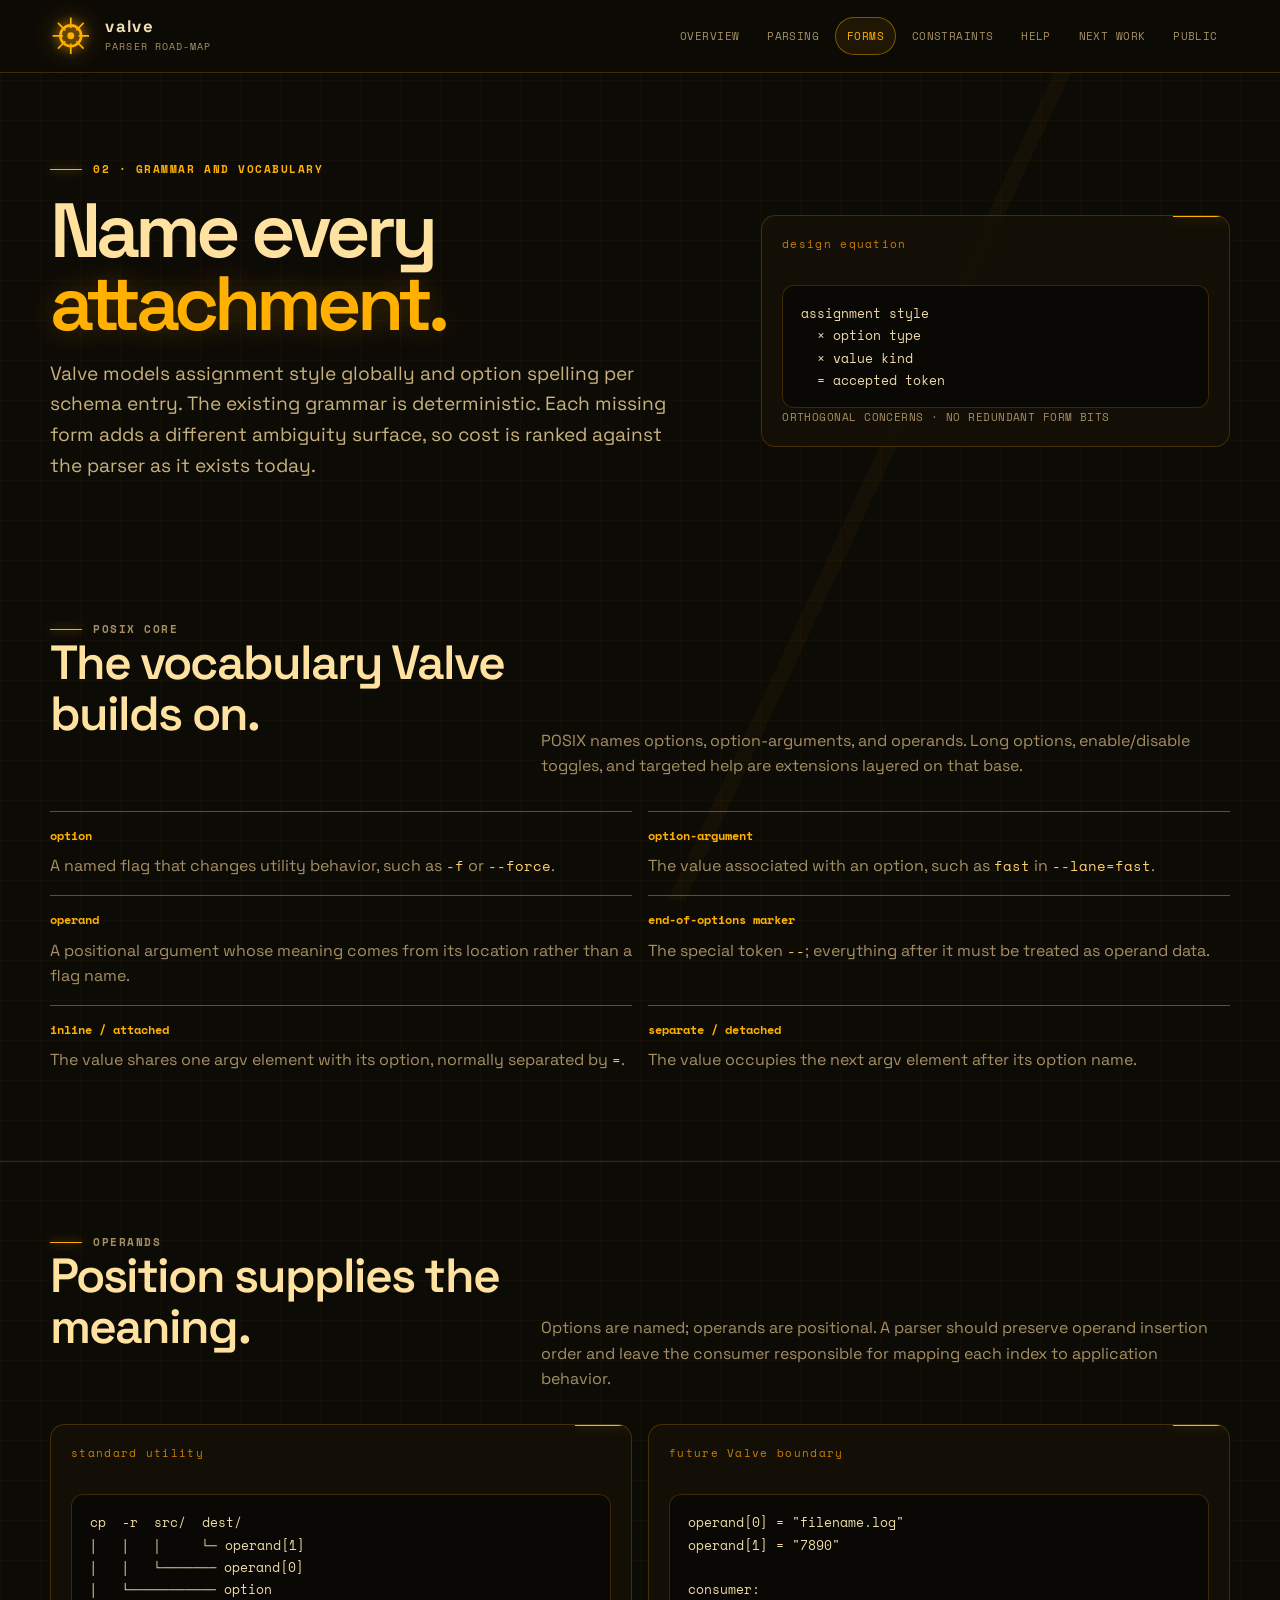
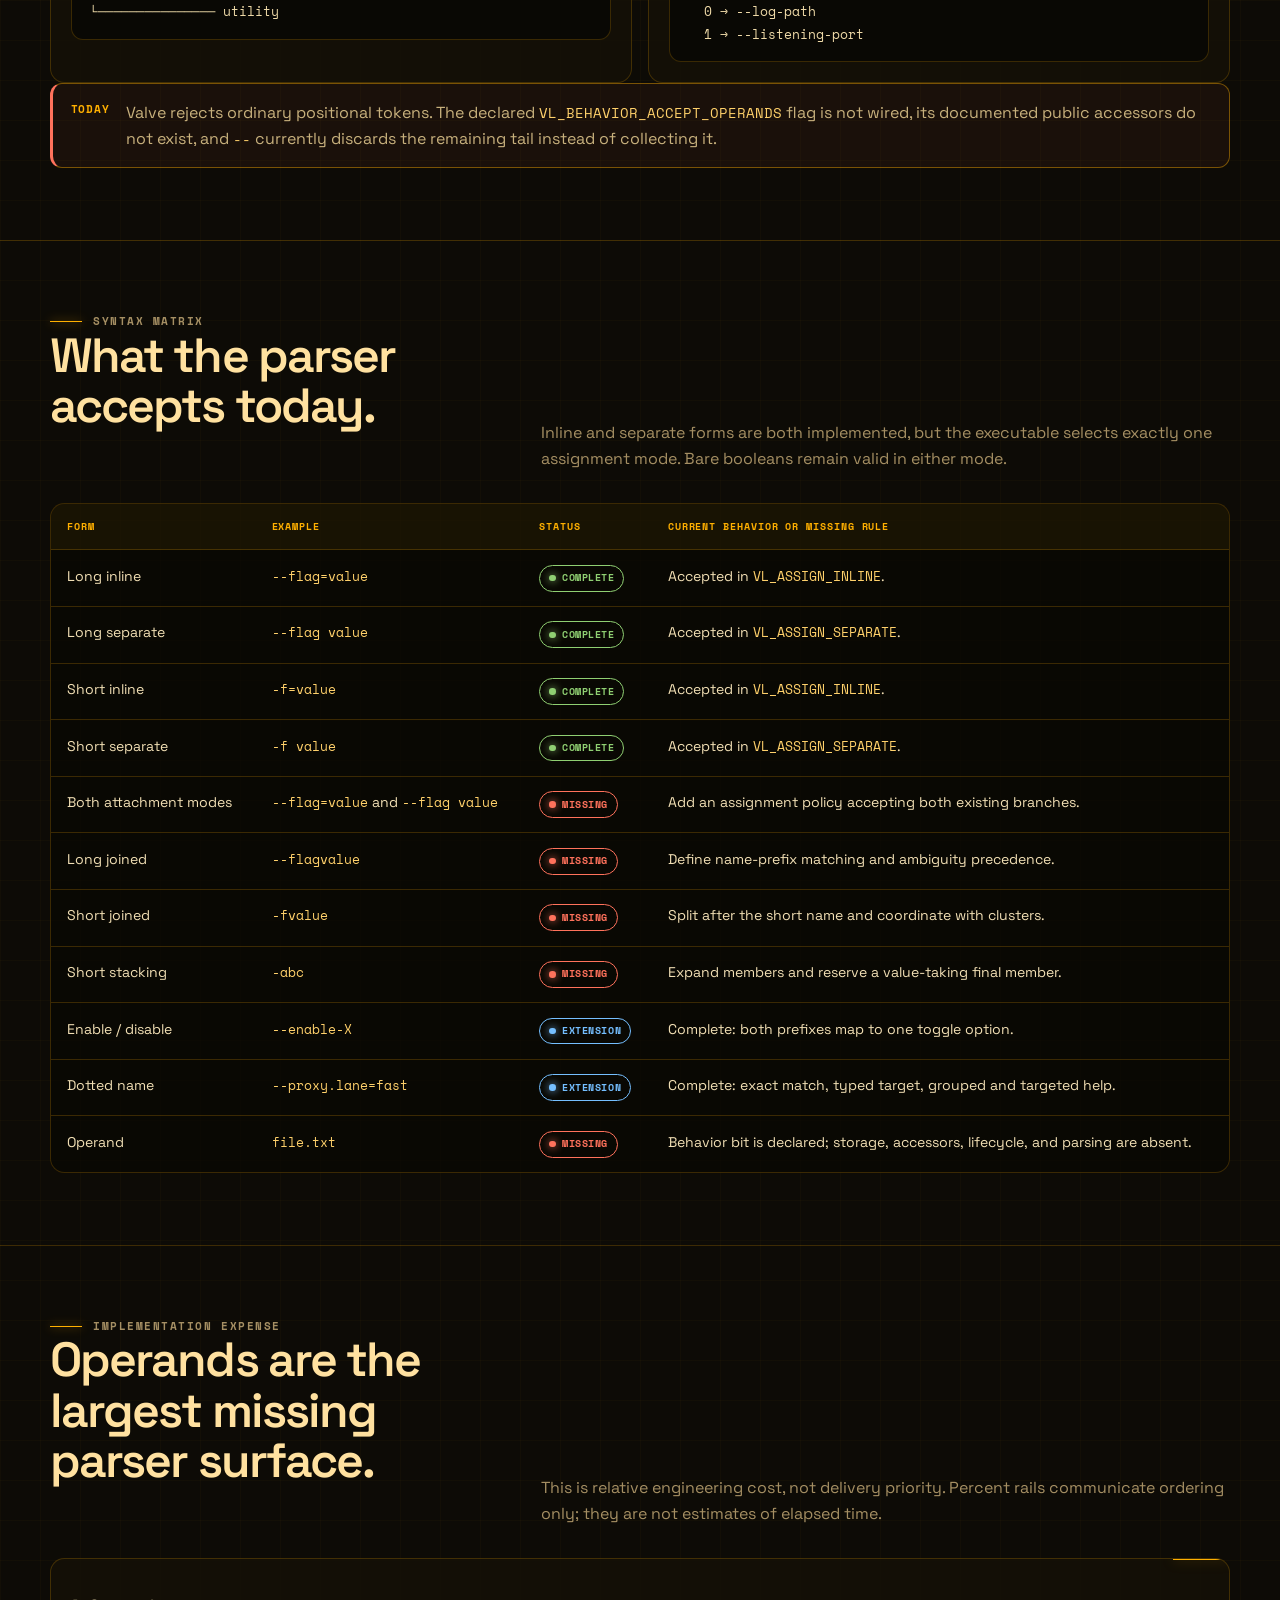
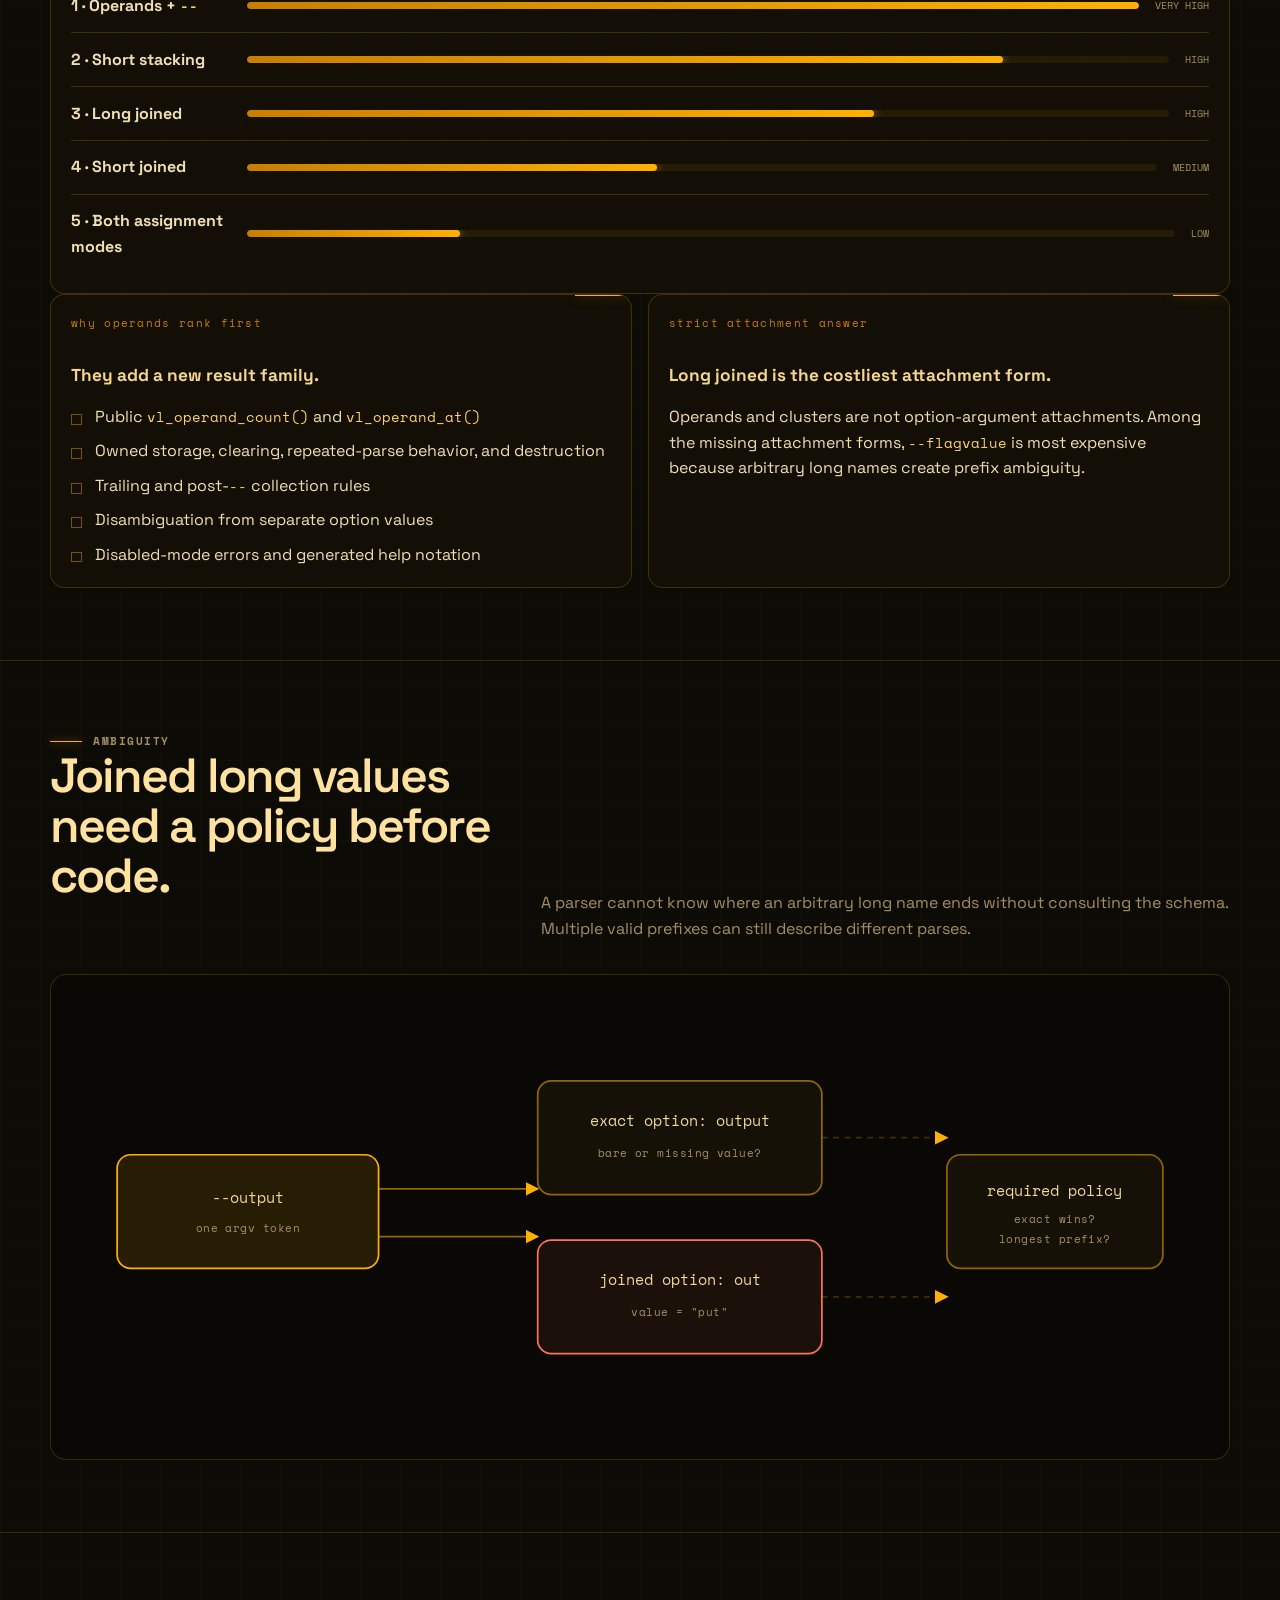
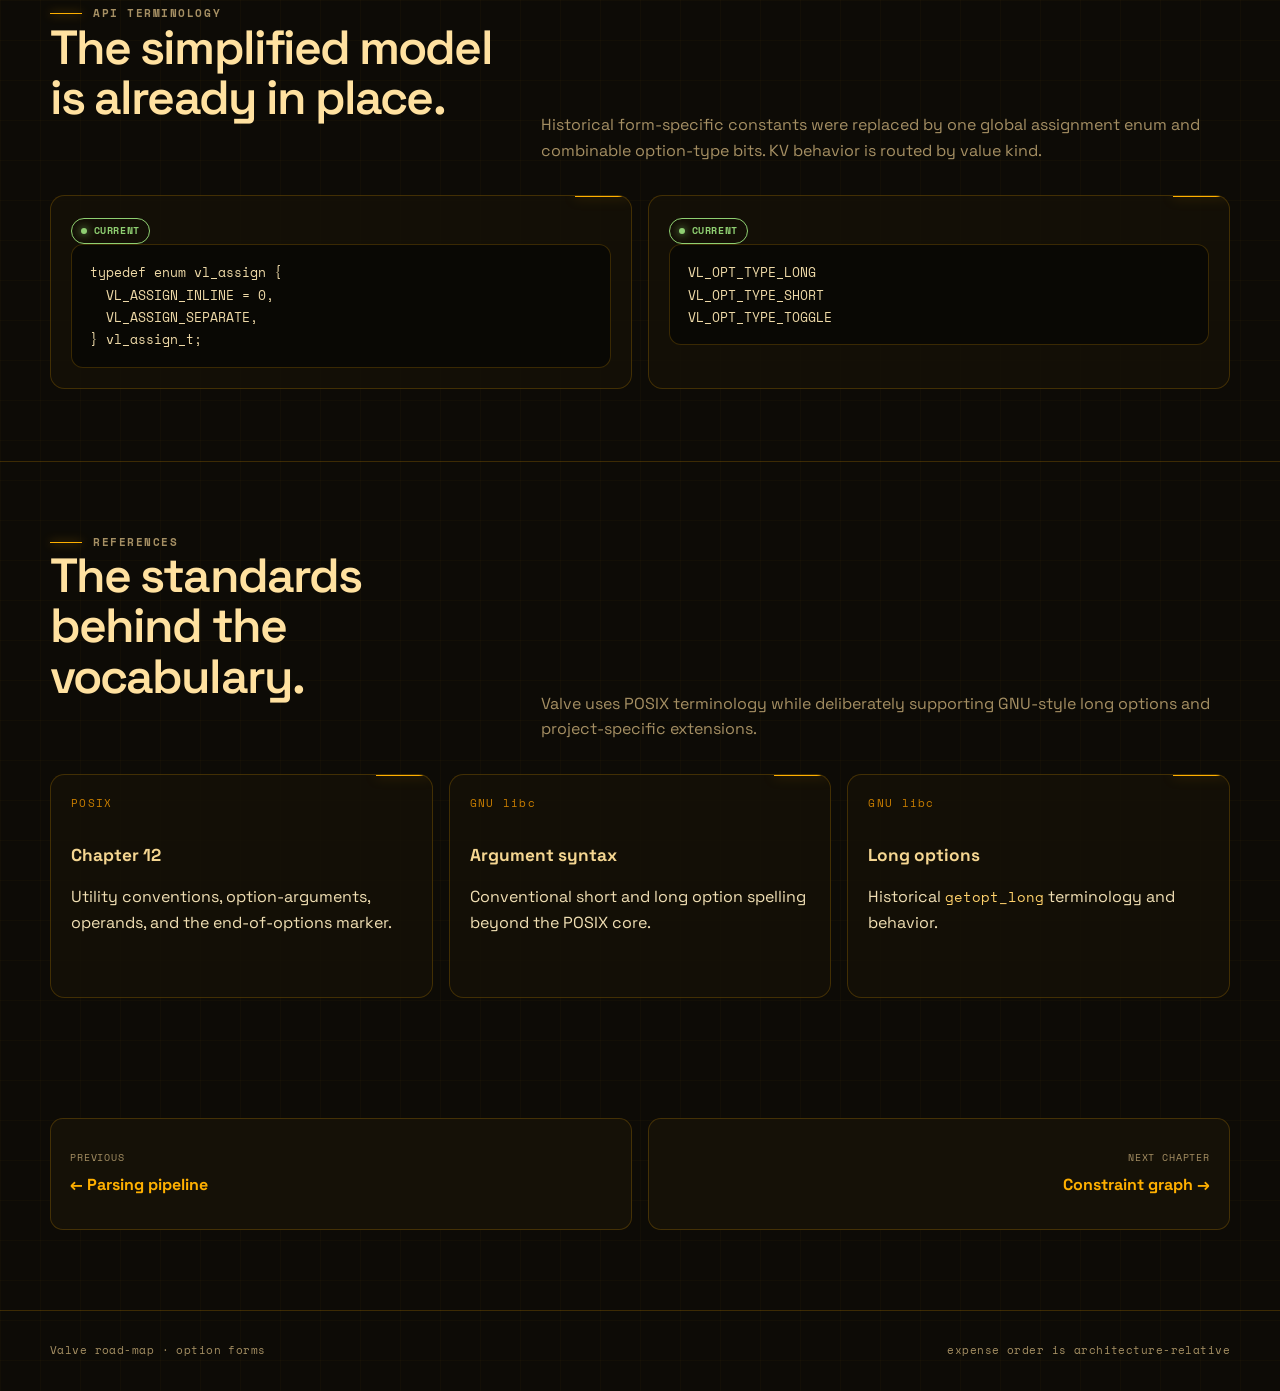
==== .prompt/refs/road-map/forms.html @ 2fba5455 "initial: experimental Valve 1.0.0-000 public baseline" ====
<!doctype html>
<html lang="en">
<head>
  <meta charset="utf-8">
  <meta name="viewport" content="width=device-width, initial-scale=1">
  <meta name="description" content="Valve option syntax, POSIX terminology, implementation status, ambiguity, and cost ranking.">
  <title>Valve road-map — option forms</title>
  <link rel="preconnect" href="https://fonts.googleapis.com">
  <link rel="preconnect" href="https://fonts.gstatic.com" crossorigin>
  <link href="https://fonts.googleapis.com/css2?family=Space+Grotesk:wght@400;600;700&amp;family=Space+Mono:wght@400;700&amp;display=swap" rel="stylesheet">
  <link rel="stylesheet" href="styles.css">
</head>
<body>
  <a class="skip-link" href="#main">Skip to content</a>
  <header class="site-header">
    <div class="shell site-header__inner">
      <a class="brand" href="index.html" aria-label="Valve roadmap home">
        <span class="brand__mark" aria-hidden="true">
          <svg viewBox="0 0 48 48">
            <circle cx="24" cy="24" r="12" fill="none" stroke="currentColor" stroke-width="3"/>
            <circle cx="24" cy="24" r="4" fill="currentColor"/>
            <path d="M24 3v12M24 33v12M3 24h12M33 24h12M9.2 9.2l8.5 8.5M30.3 30.3l8.5 8.5M38.8 9.2l-8.5 8.5M17.7 30.3l-8.5 8.5" stroke="currentColor" stroke-width="2"/>
          </svg>
        </span>
        <span>
          <span class="brand__name">valve</span>
          <span class="brand__meta">parser road-map</span>
        </span>
      </a>
      <button class="nav-toggle" type="button" aria-expanded="false" aria-controls="site-nav">menu</button>
      <nav class="site-nav" id="site-nav" aria-label="Roadmap">
        <a href="index.html">overview</a>
        <a href="parsing.html">parsing</a>
        <a href="forms.html">forms</a>
        <a href="constraints.html">constraints</a>
        <a href="help.html">help</a>
        <a href="roadmap.html">next work</a>
        <a href="public.html">public</a>
      </nav>
    </div>
  </header>

  <main id="main">
    <section class="shell hero hero--compact">
      <div>
        <p class="eyebrow">02 · grammar and vocabulary</p>
        <h1>Name every <em>attachment.</em></h1>
        <p class="lede">
          Valve models assignment style globally and option spelling per schema entry.
          The existing grammar is deterministic. Each missing form adds a different
          ambiguity surface, so cost is ranked against the parser as it exists today.
        </p>
      </div>
      <div class="card">
        <span class="card__index">design equation</span>
        <pre>assignment style
  × option type
  × value kind
  = accepted token</pre>
        <p class="card__meta">orthogonal concerns · no redundant form bits</p>
      </div>
    </section>

    <section class="section">
      <div class="shell">
        <div class="section-heading">
          <div>
            <p class="eyebrow">POSIX core</p>
            <h2>The vocabulary Valve builds on.</h2>
          </div>
          <p>
            POSIX names options, option-arguments, and operands. Long options,
            enable/disable toggles, and targeted help are extensions layered on that
            base.
          </p>
        </div>

        <dl class="term-list">
          <div class="term reveal">
            <dt>option</dt>
            <dd>A named flag that changes utility behavior, such as <code>-f</code> or <code>--force</code>.</dd>
          </div>
          <div class="term reveal">
            <dt>option-argument</dt>
            <dd>The value associated with an option, such as <code>fast</code> in <code>--lane=fast</code>.</dd>
          </div>
          <div class="term reveal">
            <dt>operand</dt>
            <dd>A positional argument whose meaning comes from its location rather than a flag name.</dd>
          </div>
          <div class="term reveal">
            <dt>end-of-options marker</dt>
            <dd>The special token <code>--</code>; everything after it must be treated as operand data.</dd>
          </div>
          <div class="term reveal">
            <dt>inline / attached</dt>
            <dd>The value shares one argv element with its option, normally separated by <code>=</code>.</dd>
          </div>
          <div class="term reveal">
            <dt>separate / detached</dt>
            <dd>The value occupies the next argv element after its option name.</dd>
          </div>
        </dl>
      </div>
    </section>

    <section class="section">
      <div class="shell">
        <div class="section-heading">
          <div>
            <p class="eyebrow">Operands</p>
            <h2>Position supplies the meaning.</h2>
          </div>
          <p>
            Options are named; operands are positional. A parser should preserve
            operand insertion order and leave the consumer responsible for mapping
            each index to application behavior.
          </p>
        </div>

        <div class="grid grid--2">
          <div class="card reveal">
            <span class="card__index">standard utility</span>
            <pre>cp  -r  src/  dest/
│   │   │     └─ operand[1]
│   │   └─────── operand[0]
│   └─────────── option
└─────────────── utility</pre>
          </div>
          <div class="card reveal">
            <span class="card__index">future Valve boundary</span>
            <pre>operand[0] = "filename.log"
operand[1] = "7890"

consumer:
  0 → --log-path
  1 → --listening-port</pre>
          </div>
        </div>

        <div class="callout callout--danger">
          <span class="callout__key">today</span>
          <p>
            Valve rejects ordinary positional tokens. The declared
            <code>VL_BEHAVIOR_ACCEPT_OPERANDS</code> flag is not wired, its documented
            public accessors do not exist, and <code>--</code> currently discards the
            remaining tail instead of collecting it.
          </p>
        </div>
      </div>
    </section>

    <section class="section">
      <div class="shell">
        <div class="section-heading">
          <div>
            <p class="eyebrow">Syntax matrix</p>
            <h2>What the parser accepts today.</h2>
          </div>
          <p>
            Inline and separate forms are both implemented, but the executable selects
            exactly one assignment mode. Bare booleans remain valid in either mode.
          </p>
        </div>

        <div class="table-wrap reveal">
          <table>
            <thead>
              <tr>
                <th>Form</th>
                <th>Example</th>
                <th>Status</th>
                <th>Current behavior or missing rule</th>
              </tr>
            </thead>
            <tbody>
              <tr>
                <td>Long inline</td>
                <td><code>--flag=value</code></td>
                <td><span class="status status--complete">complete</span></td>
                <td>Accepted in <code>VL_ASSIGN_INLINE</code>.</td>
              </tr>
              <tr>
                <td>Long separate</td>
                <td><code>--flag value</code></td>
                <td><span class="status status--complete">complete</span></td>
                <td>Accepted in <code>VL_ASSIGN_SEPARATE</code>.</td>
              </tr>
              <tr>
                <td>Short inline</td>
                <td><code>-f=value</code></td>
                <td><span class="status status--complete">complete</span></td>
                <td>Accepted in <code>VL_ASSIGN_INLINE</code>.</td>
              </tr>
              <tr>
                <td>Short separate</td>
                <td><code>-f value</code></td>
                <td><span class="status status--complete">complete</span></td>
                <td>Accepted in <code>VL_ASSIGN_SEPARATE</code>.</td>
              </tr>
              <tr>
                <td>Both attachment modes</td>
                <td><code>--flag=value</code> and <code>--flag value</code></td>
                <td><span class="status status--missing">missing</span></td>
                <td>Add an assignment policy accepting both existing branches.</td>
              </tr>
              <tr>
                <td>Long joined</td>
                <td><code>--flagvalue</code></td>
                <td><span class="status status--missing">missing</span></td>
                <td>Define name-prefix matching and ambiguity precedence.</td>
              </tr>
              <tr>
                <td>Short joined</td>
                <td><code>-fvalue</code></td>
                <td><span class="status status--missing">missing</span></td>
                <td>Split after the short name and coordinate with clusters.</td>
              </tr>
              <tr>
                <td>Short stacking</td>
                <td><code>-abc</code></td>
                <td><span class="status status--missing">missing</span></td>
                <td>Expand members and reserve a value-taking final member.</td>
              </tr>
              <tr>
                <td>Enable / disable</td>
                <td><code>--enable-X</code></td>
                <td><span class="status status--custom">extension</span></td>
                <td>Complete: both prefixes map to one toggle option.</td>
              </tr>
              <tr>
                <td>Dotted name</td>
                <td><code>--proxy.lane=fast</code></td>
                <td><span class="status status--custom">extension</span></td>
                <td>Complete: exact match, typed target, grouped and targeted help.</td>
              </tr>
              <tr>
                <td>Operand</td>
                <td><code>file.txt</code></td>
                <td><span class="status status--missing">missing</span></td>
                <td>Behavior bit is declared; storage, accessors, lifecycle, and parsing are absent.</td>
              </tr>
            </tbody>
          </table>
        </div>
      </div>
    </section>

    <section class="section">
      <div class="shell">
        <div class="section-heading">
          <div>
            <p class="eyebrow">Implementation expense</p>
            <h2>Operands are the largest missing parser surface.</h2>
          </div>
          <p>
            This is relative engineering cost, not delivery priority. Percent rails
            communicate ordering only; they are not estimates of elapsed time.
          </p>
        </div>

        <div class="card reveal">
          <div class="expense">
            <strong>1 · Operands + <code>--</code></strong>
            <span class="expense__rail"><span class="expense__fill" style="--expense:100%"></span></span>
            <span class="expense__value">very high</span>
          </div>
          <div class="expense">
            <strong>2 · Short stacking</strong>
            <span class="expense__rail"><span class="expense__fill" style="--expense:82%"></span></span>
            <span class="expense__value">high</span>
          </div>
          <div class="expense">
            <strong>3 · Long joined</strong>
            <span class="expense__rail"><span class="expense__fill" style="--expense:68%"></span></span>
            <span class="expense__value">high</span>
          </div>
          <div class="expense">
            <strong>4 · Short joined</strong>
            <span class="expense__rail"><span class="expense__fill" style="--expense:45%"></span></span>
            <span class="expense__value">medium</span>
          </div>
          <div class="expense">
            <strong>5 · Both assignment modes</strong>
            <span class="expense__rail"><span class="expense__fill" style="--expense:23%"></span></span>
            <span class="expense__value">low</span>
          </div>
        </div>

        <div class="grid grid--2">
          <div class="card reveal">
            <span class="card__index">why operands rank first</span>
            <h3>They add a new result family.</h3>
            <ul class="checklist">
              <li>Public <code>vl_operand_count()</code> and <code>vl_operand_at()</code></li>
              <li>Owned storage, clearing, repeated-parse behavior, and destruction</li>
              <li>Trailing and post-<code>--</code> collection rules</li>
              <li>Disambiguation from separate option values</li>
              <li>Disabled-mode errors and generated help notation</li>
            </ul>
          </div>
          <div class="card reveal">
            <span class="card__index">strict attachment answer</span>
            <h3>Long joined is the costliest attachment form.</h3>
            <p>
              Operands and clusters are not option-argument attachments. Among the
              missing attachment forms, <code>--flagvalue</code> is most expensive
              because arbitrary long names create prefix ambiguity.
            </p>
          </div>
        </div>
      </div>
    </section>

    <section class="section">
      <div class="shell">
        <div class="section-heading">
          <div>
            <p class="eyebrow">Ambiguity</p>
            <h2>Joined long values need a policy before code.</h2>
          </div>
          <p>
            A parser cannot know where an arbitrary long name ends without consulting
            the schema. Multiple valid prefixes can still describe different parses.
          </p>
        </div>

        <div class="diagram reveal">
          <svg viewBox="0 0 980 370" role="img" aria-labelledby="ambiguity-title ambiguity-desc">
            <title id="ambiguity-title">Long joined option ambiguity</title>
            <desc id="ambiguity-desc">The token --output can exactly match an output option or be split as out plus put, depending on schema policy.</desc>
            <defs>
              <marker id="ambiguity-arrow" markerWidth="8" markerHeight="8" refX="7" refY="4" orient="auto">
                <path d="M0 0L8 4L0 8Z" fill="#ffb000"/>
              </marker>
            </defs>
            <rect class="node node--active" x="30" y="130" width="230" height="100" rx="12"/>
            <text class="label" x="145" y="172" text-anchor="middle">--output</text>
            <text class="label label--small" x="145" y="198" text-anchor="middle">one argv token</text>

            <path class="wire" marker-end="url(#ambiguity-arrow)" d="M260 160H400"/>
            <path class="wire" marker-end="url(#ambiguity-arrow)" d="M260 202H400"/>

            <rect class="node" x="400" y="65" width="250" height="100" rx="12"/>
            <text class="label" x="525" y="105" text-anchor="middle">exact option: output</text>
            <text class="label label--small" x="525" y="132" text-anchor="middle">bare or missing value?</text>

            <rect class="node node--missing" x="400" y="205" width="250" height="100" rx="12"/>
            <text class="label" x="525" y="245" text-anchor="middle">joined option: out</text>
            <text class="label label--small" x="525" y="272" text-anchor="middle">value = "put"</text>

            <path class="wire wire--muted" marker-end="url(#ambiguity-arrow)" d="M650 115H760"/>
            <path class="wire wire--muted" marker-end="url(#ambiguity-arrow)" d="M650 255H760"/>

            <rect class="node" x="760" y="130" width="190" height="100" rx="12"/>
            <text class="label" x="855" y="166" text-anchor="middle">required policy</text>
            <text class="label label--small" x="855" y="190" text-anchor="middle">exact wins?</text>
            <text class="label label--small" x="855" y="208" text-anchor="middle">longest prefix?</text>
          </svg>
        </div>
      </div>
    </section>

    <section class="section">
      <div class="shell">
        <div class="section-heading">
          <div>
            <p class="eyebrow">API terminology</p>
            <h2>The simplified model is already in place.</h2>
          </div>
          <p>
            Historical form-specific constants were replaced by one global assignment
            enum and combinable option-type bits. KV behavior is routed by value kind.
          </p>
        </div>

        <div class="grid grid--2">
          <div class="card reveal">
            <span class="status status--complete">current</span>
            <pre>typedef enum vl_assign {
  VL_ASSIGN_INLINE = 0,
  VL_ASSIGN_SEPARATE,
} vl_assign_t;</pre>
          </div>
          <div class="card reveal">
            <span class="status status--complete">current</span>
            <pre>VL_OPT_TYPE_LONG
VL_OPT_TYPE_SHORT
VL_OPT_TYPE_TOGGLE</pre>
          </div>
        </div>
      </div>
    </section>

    <section class="section">
      <div class="shell">
        <div class="section-heading">
          <div>
            <p class="eyebrow">References</p>
            <h2>The standards behind the vocabulary.</h2>
          </div>
          <p>
            Valve uses POSIX terminology while deliberately supporting GNU-style long
            options and project-specific extensions.
          </p>
        </div>

        <div class="grid grid--3">
          <a class="card card--link reveal" href="https://pubs.opengroup.org/onlinepubs/9699919799/basedefs/V1_chap12.html">
            <span class="card__index">POSIX</span>
            <h3>Chapter 12</h3>
            <p>Utility conventions, option-arguments, operands, and the end-of-options marker.</p>
          </a>
          <a class="card card--link reveal" href="https://www.gnu.org/software/libc/manual/html_node/Argument-Syntax.html">
            <span class="card__index">GNU libc</span>
            <h3>Argument syntax</h3>
            <p>Conventional short and long option spelling beyond the POSIX core.</p>
          </a>
          <a class="card card--link reveal" href="https://ftp.gnu.org/old-gnu/Manuals/glibc-2.2.5/html_node/Getopt-Long-Options.html">
            <span class="card__index">GNU libc</span>
            <h3>Long options</h3>
            <p>Historical <code>getopt_long</code> terminology and behavior.</p>
          </a>
        </div>
      </div>
    </section>

    <div class="shell pager">
      <a href="parsing.html">
        <small>previous</small>
        <strong>← Parsing pipeline</strong>
      </a>
      <a href="constraints.html">
        <small>next chapter</small>
        <strong>Constraint graph →</strong>
      </a>
    </div>
  </main>

  <footer class="site-footer">
    <div class="shell site-footer__inner">
      <span>Valve road-map · option forms</span>
      <span>expense order is architecture-relative</span>
    </div>
  </footer>
  <script src="site.js"></script>
</body>
</html>
---- .prompt/refs/road-map/styles.css ----
:root {
  --bg: #0d0b06;
  --surface: #151107;
  --surface-strong: #1d1608;
  --ink: #ffb000;
  --ink-rgb: 255, 176, 0;
  --accent: #c97e00;
  --text: #f1dfb4;
  --muted: #a58f63;
  --line: rgba(var(--ink-rgb), .2);
  --line-strong: rgba(var(--ink-rgb), .42);
  --good: #8fcf72;
  --warn: #ffc857;
  --bad: #ff725c;
  --info: #75bfff;
  --shadow: 0 28px 80px rgba(0, 0, 0, .34);
  --display: "Space Grotesk", -apple-system, BlinkMacSystemFont, "Segoe UI", sans-serif;
  --mono: "Space Mono", "SFMono-Regular", Consolas, monospace;
  color-scheme: dark;
}

* {
  box-sizing: border-box;
}

html {
  scroll-behavior: smooth;
}

body {
  min-height: 100vh;
  margin: 0;
  background:
    radial-gradient(circle at 74% -10%, rgba(var(--ink-rgb), .12), transparent 32rem),
    linear-gradient(rgba(var(--ink-rgb), .025) 1px, transparent 1px),
    linear-gradient(90deg, rgba(var(--ink-rgb), .025) 1px, transparent 1px),
    var(--bg);
  background-size: auto, 40px 40px, 40px 40px, auto;
  color: var(--text);
  font-family: var(--display);
  line-height: 1.6;
}

body::before {
  position: fixed;
  inset: 0;
  z-index: -1;
  background: linear-gradient(115deg, transparent 0 64%, rgba(var(--ink-rgb), .035) 64% 65%, transparent 65%);
  content: "";
  pointer-events: none;
}

a {
  color: var(--ink);
  text-underline-offset: .2em;
}

a:hover {
  color: #ffd06a;
}

button,
a {
  -webkit-tap-highlight-color: transparent;
}

code,
pre,
.mono {
  font-family: var(--mono);
}

code {
  color: #ffd16b;
  font-size: .9em;
}

pre {
  overflow-x: auto;
  margin: 0;
  padding: 1rem 1.1rem;
  border: 1px solid var(--line);
  border-radius: .75rem;
  background: #090804;
  color: #efdaa8;
  font-size: .82rem;
  line-height: 1.7;
}

svg {
  display: block;
  max-width: 100%;
}

.skip-link {
  position: fixed;
  top: .75rem;
  left: .75rem;
  z-index: 100;
  padding: .6rem .9rem;
  transform: translateY(-180%);
  border: 1px solid var(--ink);
  background: var(--bg);
  color: var(--ink);
}

.skip-link:focus {
  transform: translateY(0);
}

.shell {
  width: min(1180px, calc(100% - 2rem));
  margin: 0 auto;
}

.site-header {
  position: sticky;
  top: 0;
  z-index: 40;
  border-bottom: 1px solid var(--line);
  background: rgba(13, 11, 6, .88);
  backdrop-filter: blur(18px);
}

.site-header__inner {
  display: flex;
  min-height: 4.5rem;
  align-items: center;
  justify-content: space-between;
  gap: 1.5rem;
}

.brand {
  display: inline-flex;
  align-items: center;
  gap: .85rem;
  color: var(--text);
  text-decoration: none;
}

.brand__mark {
  position: relative;
  width: 2.6rem;
  height: 2.6rem;
  flex: none;
  color: var(--ink);
  filter:
    drop-shadow(0 0 5px rgba(var(--ink-rgb), .75))
    drop-shadow(0 0 14px rgba(var(--ink-rgb), .35));
  animation: signal-glow 2.8s ease-in-out infinite;
}

.brand__mark svg {
  width: 100%;
  height: 100%;
}

.brand__name {
  display: block;
  font-size: 1.05rem;
  font-weight: 700;
  letter-spacing: .08em;
  line-height: 1.1;
}

.brand__meta {
  display: block;
  margin-top: .18rem;
  color: var(--muted);
  font-family: var(--mono);
  font-size: .62rem;
  letter-spacing: .11em;
  text-transform: uppercase;
}

.nav-toggle {
  display: none;
  border: 1px solid var(--line-strong);
  border-radius: 999px;
  background: var(--surface);
  color: var(--ink);
  font: 700 .72rem/1 var(--mono);
  letter-spacing: .08em;
  padding: .72rem .9rem;
  text-transform: uppercase;
}

.site-nav {
  display: flex;
  align-items: center;
  gap: .2rem;
}

.site-nav a {
  border: 1px solid transparent;
  border-radius: 999px;
  color: var(--muted);
  font-family: var(--mono);
  font-size: .7rem;
  letter-spacing: .04em;
  padding: .55rem .7rem;
  text-decoration: none;
  text-transform: uppercase;
}

.site-nav a:hover,
.site-nav a[aria-current="page"] {
  border-color: var(--line-strong);
  background: rgba(var(--ink-rgb), .08);
  color: var(--ink);
}

.hero {
  display: grid;
  grid-template-columns: minmax(0, 1.15fr) minmax(19rem, .85fr);
  gap: clamp(2rem, 6vw, 5rem);
  align-items: center;
  min-height: 38rem;
  padding: 6rem 0 4rem;
}

.hero--compact {
  min-height: auto;
  padding: 5.5rem 0 3rem;
}

.eyebrow {
  display: flex;
  align-items: center;
  gap: .7rem;
  margin: 0 0 1rem;
  color: var(--ink);
  font-family: var(--mono);
  font-size: .68rem;
  font-weight: 700;
  letter-spacing: .14em;
  text-transform: uppercase;
}

.eyebrow::before {
  width: 2rem;
  height: 1px;
  background: var(--ink);
  box-shadow: 0 0 10px rgba(var(--ink-rgb), .8);
  content: "";
}

h1,
h2,
h3,
p {
  margin-top: 0;
}

h1 {
  max-width: 14ch;
  margin-bottom: 1.25rem;
  color: #ffe1a0;
  font-size: clamp(3rem, 7vw, 6.3rem);
  font-weight: 600;
  letter-spacing: -.065em;
  line-height: .94;
}

.hero--compact h1 {
  max-width: 18ch;
  font-size: clamp(2.7rem, 6vw, 5rem);
}

h1 em {
  color: var(--ink);
  font-style: normal;
  text-shadow: 0 0 30px rgba(var(--ink-rgb), .25);
}

h2 {
  color: #ffe1a0;
  font-size: clamp(1.8rem, 4vw, 3rem);
  font-weight: 600;
  letter-spacing: -.04em;
  line-height: 1.05;
}

h3 {
  color: #f5d691;
  font-size: 1.08rem;
  line-height: 1.3;
}

.lede {
  max-width: 65ch;
  color: #c8b17d;
  font-size: clamp(1rem, 2vw, 1.2rem);
}

.hero__actions {
  display: flex;
  flex-wrap: wrap;
  gap: .75rem;
  margin-top: 2rem;
}

.button {
  display: inline-flex;
  min-height: 2.8rem;
  align-items: center;
  justify-content: center;
  border: 1px solid var(--line-strong);
  border-radius: 999px;
  background: var(--surface);
  color: var(--ink);
  font-family: var(--mono);
  font-size: .74rem;
  font-weight: 700;
  letter-spacing: .05em;
  padding: .65rem 1rem;
  text-decoration: none;
  text-transform: uppercase;
}

.button--primary {
  border-color: var(--ink);
  background: var(--ink);
  color: var(--bg);
}

.button:hover {
  background: var(--accent);
  color: var(--bg);
}

.signal-panel {
  position: relative;
  overflow: hidden;
  min-height: 24rem;
  border: 1px solid var(--line-strong);
  border-radius: 1rem;
  background:
    radial-gradient(circle at 50% 45%, rgba(var(--ink-rgb), .13), transparent 44%),
    var(--surface);
  box-shadow: var(--shadow);
}

.signal-panel::before,
.signal-panel::after {
  position: absolute;
  inset: 10%;
  border: 1px solid rgba(var(--ink-rgb), .12);
  border-radius: 50%;
  content: "";
}

.signal-panel::after {
  inset: 23%;
}

.signal-panel__diagram {
  position: absolute;
  inset: 0;
  width: 100%;
  height: 100%;
}

.signal-panel__label {
  position: absolute;
  right: 1rem;
  bottom: 1rem;
  left: 1rem;
  display: flex;
  justify-content: space-between;
  gap: 1rem;
  color: var(--muted);
  font-family: var(--mono);
  font-size: .63rem;
  letter-spacing: .08em;
  text-transform: uppercase;
}

.section {
  padding: 4.5rem 0;
}

.section + .section {
  border-top: 1px solid var(--line);
}

.section-heading {
  display: grid;
  grid-template-columns: minmax(0, .8fr) minmax(18rem, 1.2fr);
  gap: 2rem;
  align-items: end;
  margin-bottom: 2rem;
}

.section-heading p {
  margin-bottom: 0;
  color: var(--muted);
}

.grid {
  display: grid;
  gap: 1rem;
}

.grid--2 {
  grid-template-columns: repeat(2, minmax(0, 1fr));
}

.grid--3 {
  grid-template-columns: repeat(3, minmax(0, 1fr));
}

.grid--4 {
  grid-template-columns: repeat(4, minmax(0, 1fr));
}

.card {
  position: relative;
  overflow: hidden;
  border: 1px solid var(--line);
  border-radius: .9rem;
  background: rgba(21, 17, 7, .83);
  padding: 1.25rem;
}

.card::before {
  position: absolute;
  top: 0;
  right: 0;
  width: 3.5rem;
  height: 1px;
  background: var(--ink);
  box-shadow: 0 0 12px rgba(var(--ink-rgb), .6);
  content: "";
}

.card p:last-child,
.card ul:last-child {
  margin-bottom: 0;
}

.card__index {
  display: block;
  margin-bottom: 2rem;
  color: var(--accent);
  font-family: var(--mono);
  font-size: .68rem;
  letter-spacing: .12em;
}

.card__meta {
  color: var(--muted);
  font-family: var(--mono);
  font-size: .7rem;
  letter-spacing: .04em;
  text-transform: uppercase;
}

.card--link {
  min-height: 14rem;
  color: inherit;
  text-decoration: none;
  transition: border-color .2s ease, transform .2s ease, background .2s ease;
}

.card--link:hover {
  transform: translateY(-3px);
  border-color: var(--ink);
  background: var(--surface-strong);
  color: inherit;
}

.status {
  display: inline-flex;
  align-items: center;
  gap: .4rem;
  border: 1px solid currentColor;
  border-radius: 999px;
  font-family: var(--mono);
  font-size: .62rem;
  font-weight: 700;
  letter-spacing: .06em;
  padding: .28rem .55rem;
  text-transform: uppercase;
}

.status::before {
  width: .4rem;
  height: .4rem;
  border-radius: 50%;
  background: currentColor;
  box-shadow: 0 0 8px currentColor;
  content: "";
}

.status--complete {
  color: var(--good);
}

.status--partial {
  color: var(--warn);
}

.status--missing {
  color: var(--bad);
}

.status--custom {
  color: var(--info);
}

.metric {
  border-left: 1px solid var(--line-strong);
  padding-left: 1rem;
}

.metric__value {
  display: block;
  color: var(--ink);
  font-size: clamp(1.6rem, 4vw, 2.5rem);
  font-weight: 600;
  letter-spacing: -.05em;
  line-height: 1;
}

.metric__label {
  display: block;
  margin-top: .5rem;
  color: var(--muted);
  font-family: var(--mono);
  font-size: .65rem;
  letter-spacing: .08em;
  text-transform: uppercase;
}

.readiness {
  display: grid;
  grid-template-columns: repeat(2, minmax(0, 1fr));
  gap: 1rem;
  margin-top: 1.4rem;
}

.readiness__card {
  border: 1px solid var(--line);
  border-radius: .9rem;
  background: var(--surface);
  padding: 1.1rem 1.15rem;
}

.readiness__card h3 {
  margin: .35rem 0 .85rem;
}

.readiness__note {
  margin: .85rem 0 0;
  color: var(--muted);
  font-size: .84rem;
}

.readiness__rail {
  position: relative;
  height: .55rem;
  overflow: hidden;
  margin-top: 1rem;
  border-radius: 999px;
  background: rgba(var(--ink-rgb), .08);
}

.readiness__fill {
  display: block;
  width: var(--readiness, 0%);
  height: 100%;
  border-radius: inherit;
  background: linear-gradient(90deg, var(--accent), var(--ink));
  box-shadow: 0 0 10px rgba(var(--ink-rgb), .55);
}

.readiness__fill--good {
  background: linear-gradient(90deg, #6aa84f, var(--good));
  box-shadow: 0 0 10px rgba(143, 207, 114, .45);
}

.readiness__marks {
  display: flex;
  justify-content: space-between;
  gap: .5rem;
  margin-top: .55rem;
  color: var(--muted);
  font-family: var(--mono);
  font-size: .62rem;
  letter-spacing: .04em;
  text-transform: uppercase;
}

.readiness__marks .done {
  color: var(--good);
}

@media (max-width: 720px) {
  .readiness {
    grid-template-columns: 1fr;
  }
}

.table-wrap {
  overflow-x: auto;
  border: 1px solid var(--line);
  border-radius: .9rem;
  background: rgba(9, 8, 4, .7);
}

table {
  width: 100%;
  border-collapse: collapse;
  font-size: .88rem;
}

th,
td {
  padding: .9rem 1rem;
  border-bottom: 1px solid var(--line);
  text-align: left;
  vertical-align: top;
}

th {
  background: rgba(var(--ink-rgb), .06);
  color: var(--ink);
  font-family: var(--mono);
  font-size: .64rem;
  letter-spacing: .09em;
  text-transform: uppercase;
}

tr:last-child td {
  border-bottom: 0;
}

tbody tr:hover {
  background: rgba(var(--ink-rgb), .035);
}

.flow {
  display: grid;
  grid-template-columns: repeat(5, minmax(0, 1fr));
  gap: 1.6rem;
  margin: 2rem 0;
}

.flow__step {
  position: relative;
  min-height: 10rem;
  border: 1px solid var(--line);
  border-radius: .8rem;
  background: var(--surface);
  padding: 1rem;
}

.flow__step:not(:last-child)::after {
  position: absolute;
  top: 50%;
  left: calc(100% + .35rem);
  width: .9rem;
  height: 1px;
  background: var(--ink);
  box-shadow: 0 0 8px rgba(var(--ink-rgb), .7);
  content: "";
}

.flow__step strong {
  display: block;
  margin-bottom: .7rem;
  color: #f8d98e;
}

.flow__step p {
  margin: 0;
  color: var(--muted);
  font-size: .84rem;
}

.flow__number {
  display: block;
  margin-bottom: 1.2rem;
  color: var(--ink);
  font-family: var(--mono);
  font-size: .67rem;
}

.diagram {
  overflow: hidden;
  border: 1px solid var(--line);
  border-radius: 1rem;
  background: #090804;
  padding: clamp(1rem, 3vw, 2rem);
}

.diagram svg {
  width: 100%;
  height: auto;
}

.diagram text {
  font-family: var(--mono);
}

.diagram .node {
  fill: #151107;
  stroke: rgba(var(--ink-rgb), .55);
  stroke-width: 1.5;
}

.diagram .node--active {
  fill: rgba(var(--ink-rgb), .12);
  stroke: var(--ink);
}

.diagram .node--missing {
  fill: rgba(255, 114, 92, .08);
  stroke: var(--bad);
}

.diagram .wire {
  fill: none;
  stroke: rgba(var(--ink-rgb), .56);
  stroke-width: 1.5;
}

.diagram .wire--muted {
  stroke: rgba(var(--ink-rgb), .22);
  stroke-dasharray: 5 5;
}

.diagram .label {
  fill: #f2d899;
  font-size: 13px;
}

.diagram .label--small {
  fill: var(--muted);
  font-size: 10px;
  letter-spacing: .04em;
}

.callout {
  display: grid;
  grid-template-columns: auto 1fr;
  gap: 1rem;
  border: 1px solid var(--line-strong);
  border-left: 3px solid var(--ink);
  border-radius: .75rem;
  background: rgba(var(--ink-rgb), .055);
  padding: 1rem 1.1rem;
}

.callout--danger {
  border-left-color: var(--bad);
  background: rgba(255, 114, 92, .055);
}

.callout--good {
  border-left-color: var(--good);
  background: rgba(143, 207, 114, .055);
}

.callout__key {
  color: var(--ink);
  font-family: var(--mono);
  font-size: .7rem;
  font-weight: 700;
  letter-spacing: .08em;
  text-transform: uppercase;
}

.callout p {
  margin: 0;
  color: #c8b17d;
}

.legend {
  display: flex;
  flex-wrap: wrap;
  gap: .7rem 1rem;
  margin: 1rem 0 0;
  color: var(--muted);
  font-family: var(--mono);
  font-size: .67rem;
}

.legend span {
  display: inline-flex;
  align-items: center;
  gap: .4rem;
}

.legend i {
  width: .55rem;
  height: .55rem;
  border-radius: 50%;
  background: var(--ink);
  box-shadow: 0 0 7px currentColor;
}

.legend .good {
  color: var(--good);
}

.legend .warn {
  color: var(--warn);
}

.legend .bad {
  color: var(--bad);
}

.timeline {
  position: relative;
  display: grid;
  gap: 1rem;
  margin-left: .6rem;
  padding-left: 2rem;
}

.timeline::before {
  position: absolute;
  top: .4rem;
  bottom: .4rem;
  left: .4rem;
  width: 1px;
  background: var(--line-strong);
  content: "";
}

.timeline__item {
  position: relative;
  border: 1px solid var(--line);
  border-radius: .8rem;
  background: var(--surface);
  padding: 1.1rem;
}

.timeline__item::before {
  position: absolute;
  top: 1.35rem;
  left: -2.05rem;
  width: .7rem;
  height: .7rem;
  border: 2px solid var(--bg);
  border-radius: 50%;
  background: var(--ink);
  box-shadow: 0 0 12px rgba(var(--ink-rgb), .8);
  content: "";
}

.timeline__item[data-expense="very-high"]::before {
  background: var(--bad);
}

.timeline__item[data-expense="high"]::before {
  background: var(--warn);
}

.timeline__item[data-expense="medium"]::before {
  background: var(--info);
}

.timeline__item[data-expense="low"]::before {
  background: var(--good);
}

.timeline__top {
  display: flex;
  align-items: center;
  justify-content: space-between;
  gap: 1rem;
}

.timeline__top h3 {
  margin-bottom: .25rem;
}

.timeline__item p {
  margin: .55rem 0 0;
  color: var(--muted);
}

.expense {
  display: grid;
  grid-template-columns: 10rem 1fr auto;
  gap: 1rem;
  align-items: center;
  padding: .85rem 0;
  border-bottom: 1px solid var(--line);
}

.expense:last-child {
  border-bottom: 0;
}

.expense__rail {
  height: .45rem;
  overflow: hidden;
  border-radius: 999px;
  background: rgba(var(--ink-rgb), .08);
}

.expense__fill {
  display: block;
  width: var(--expense);
  height: 100%;
  border-radius: inherit;
  background: linear-gradient(90deg, var(--accent), var(--ink));
  box-shadow: 0 0 10px rgba(var(--ink-rgb), .6);
}

.expense__value {
  color: var(--muted);
  font-family: var(--mono);
  font-size: .65rem;
  text-transform: uppercase;
}

.term-list {
  display: grid;
  grid-template-columns: repeat(2, minmax(0, 1fr));
  gap: 1rem;
}

.term {
  border-top: 1px solid var(--line-strong);
  padding-top: .9rem;
}

.term dt {
  color: var(--ink);
  font-family: var(--mono);
  font-size: .78rem;
  font-weight: 700;
}

.term dd {
  margin: .45rem 0 0;
  color: var(--muted);
}

.checklist {
  display: grid;
  gap: .55rem;
  margin: 0;
  padding: 0;
  list-style: none;
}

.checklist li {
  position: relative;
  padding-left: 1.5rem;
}

.checklist li::before {
  position: absolute;
  top: .63em;
  left: 0;
  width: .55rem;
  height: .55rem;
  border: 1px solid var(--line-strong);
  content: "";
}

.checklist li.is-done::before,
.checklist--done li::before {
  border-color: var(--good);
  background: var(--good);
  box-shadow: 0 0 8px rgba(143, 207, 114, .45);
}

.pager {
  display: grid;
  grid-template-columns: repeat(2, minmax(0, 1fr));
  gap: 1rem;
  padding: 3rem 0 5rem;
}

.pager a {
  display: flex;
  min-height: 7rem;
  flex-direction: column;
  justify-content: center;
  border: 1px solid var(--line);
  border-radius: .8rem;
  background: var(--surface);
  padding: 1rem 1.2rem;
  text-decoration: none;
}

.pager a:last-child {
  align-items: flex-end;
  text-align: right;
}

.pager small {
  color: var(--muted);
  font-family: var(--mono);
  font-size: .64rem;
  letter-spacing: .08em;
  text-transform: uppercase;
}

.pager strong {
  margin-top: .35rem;
  color: var(--ink);
}

.site-footer {
  border-top: 1px solid var(--line);
  color: var(--muted);
  font-family: var(--mono);
  font-size: .68rem;
  letter-spacing: .04em;
}

.site-footer__inner {
  display: flex;
  min-height: 5rem;
  align-items: center;
  justify-content: space-between;
  gap: 1rem;
}

.reveal {
  opacity: 0;
  transform: translateY(12px);
  transition: opacity .45s ease, transform .45s ease;
}

.reveal.is-visible {
  opacity: 1;
  transform: none;
}

@keyframes signal-glow {
  0%,
  100% {
    filter:
      drop-shadow(0 0 4px rgba(var(--ink-rgb), .65))
      drop-shadow(0 0 10px rgba(var(--ink-rgb), .3));
  }
  50% {
    filter:
      drop-shadow(0 0 8px rgba(var(--ink-rgb), 1))
      drop-shadow(0 0 22px rgba(var(--ink-rgb), .55));
  }
}

@media (max-width: 960px) {
  .site-header__inner {
    min-height: 4rem;
  }

  .nav-toggle {
    display: inline-flex;
  }

  .site-nav {
    position: absolute;
    top: calc(100% + 1px);
    right: 1rem;
    left: 1rem;
    display: none;
    flex-direction: column;
    align-items: stretch;
    border: 1px solid var(--line-strong);
    border-radius: .8rem;
    background: var(--bg);
    box-shadow: var(--shadow);
    padding: .6rem;
  }

  .site-nav.is-open {
    display: flex;
  }

  .site-nav a {
    border-radius: .5rem;
    padding: .8rem;
  }

  .hero,
  .section-heading {
    grid-template-columns: 1fr;
  }

  .hero {
    min-height: auto;
    padding-top: 4.5rem;
  }

  .signal-panel {
    min-height: 21rem;
  }

  .grid--4 {
    grid-template-columns: repeat(2, minmax(0, 1fr));
  }

  .flow {
    grid-template-columns: 1fr;
  }

  .flow__step {
    min-height: auto;
  }

  .flow__step:not(:last-child)::after {
    top: calc(100% + .35rem);
    left: 1.3rem;
    width: 1px;
    height: .9rem;
  }
}

@media (max-width: 680px) {
  .shell {
    width: min(100% - 1.25rem, 1180px);
  }

  h1 {
    font-size: clamp(2.65rem, 15vw, 4.4rem);
  }

  .grid--2,
  .grid--3,
  .grid--4,
  .term-list,
  .pager {
    grid-template-columns: 1fr;
  }

  .expense {
    grid-template-columns: 1fr auto;
  }

  .expense__rail {
    grid-column: 1 / -1;
    grid-row: 2;
  }

  .site-footer__inner {
    align-items: flex-start;
    flex-direction: column;
    justify-content: center;
  }
}

@media (prefers-reduced-motion: reduce) {
  html {
    scroll-behavior: auto;
  }

  *,
  *::before,
  *::after {
    animation-duration: .01ms !important;
    animation-iteration-count: 1 !important;
    transition-duration: .01ms !important;
  }

  .reveal {
    opacity: 1;
    transform: none;
  }
}
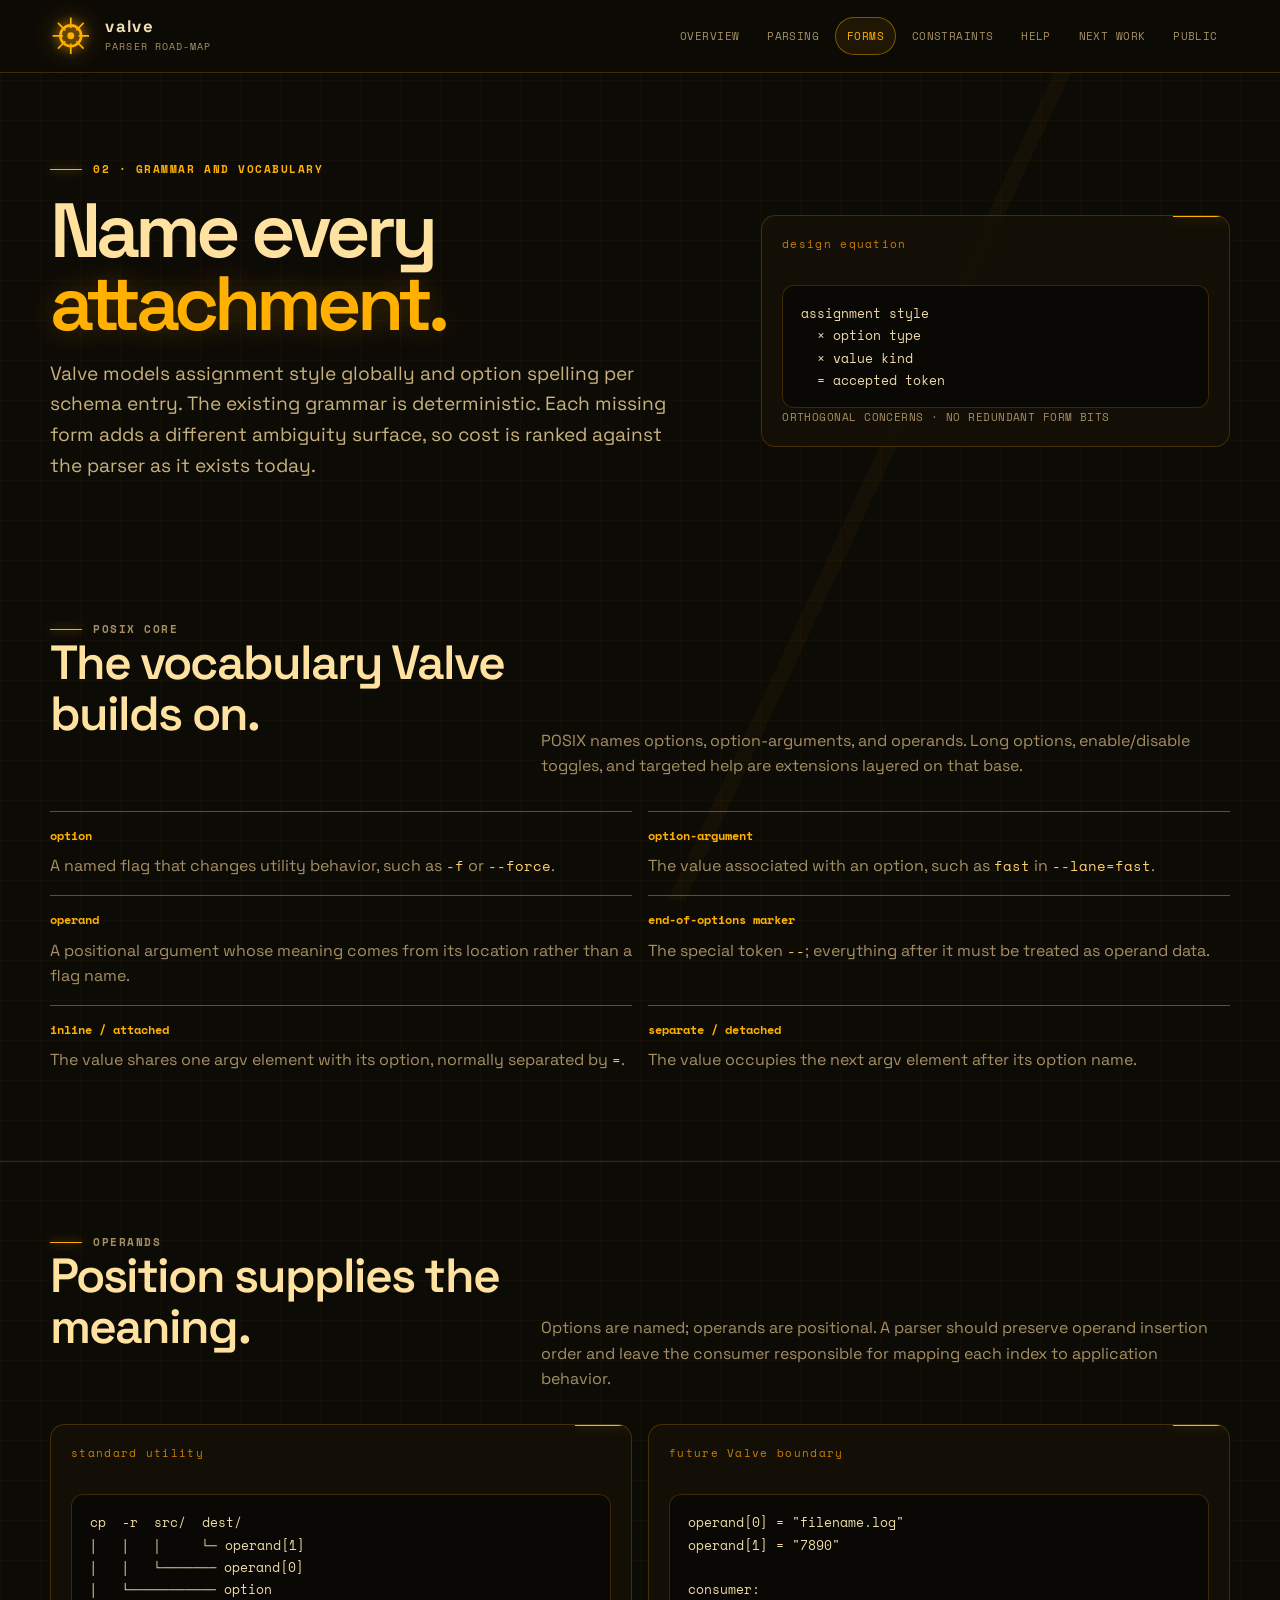
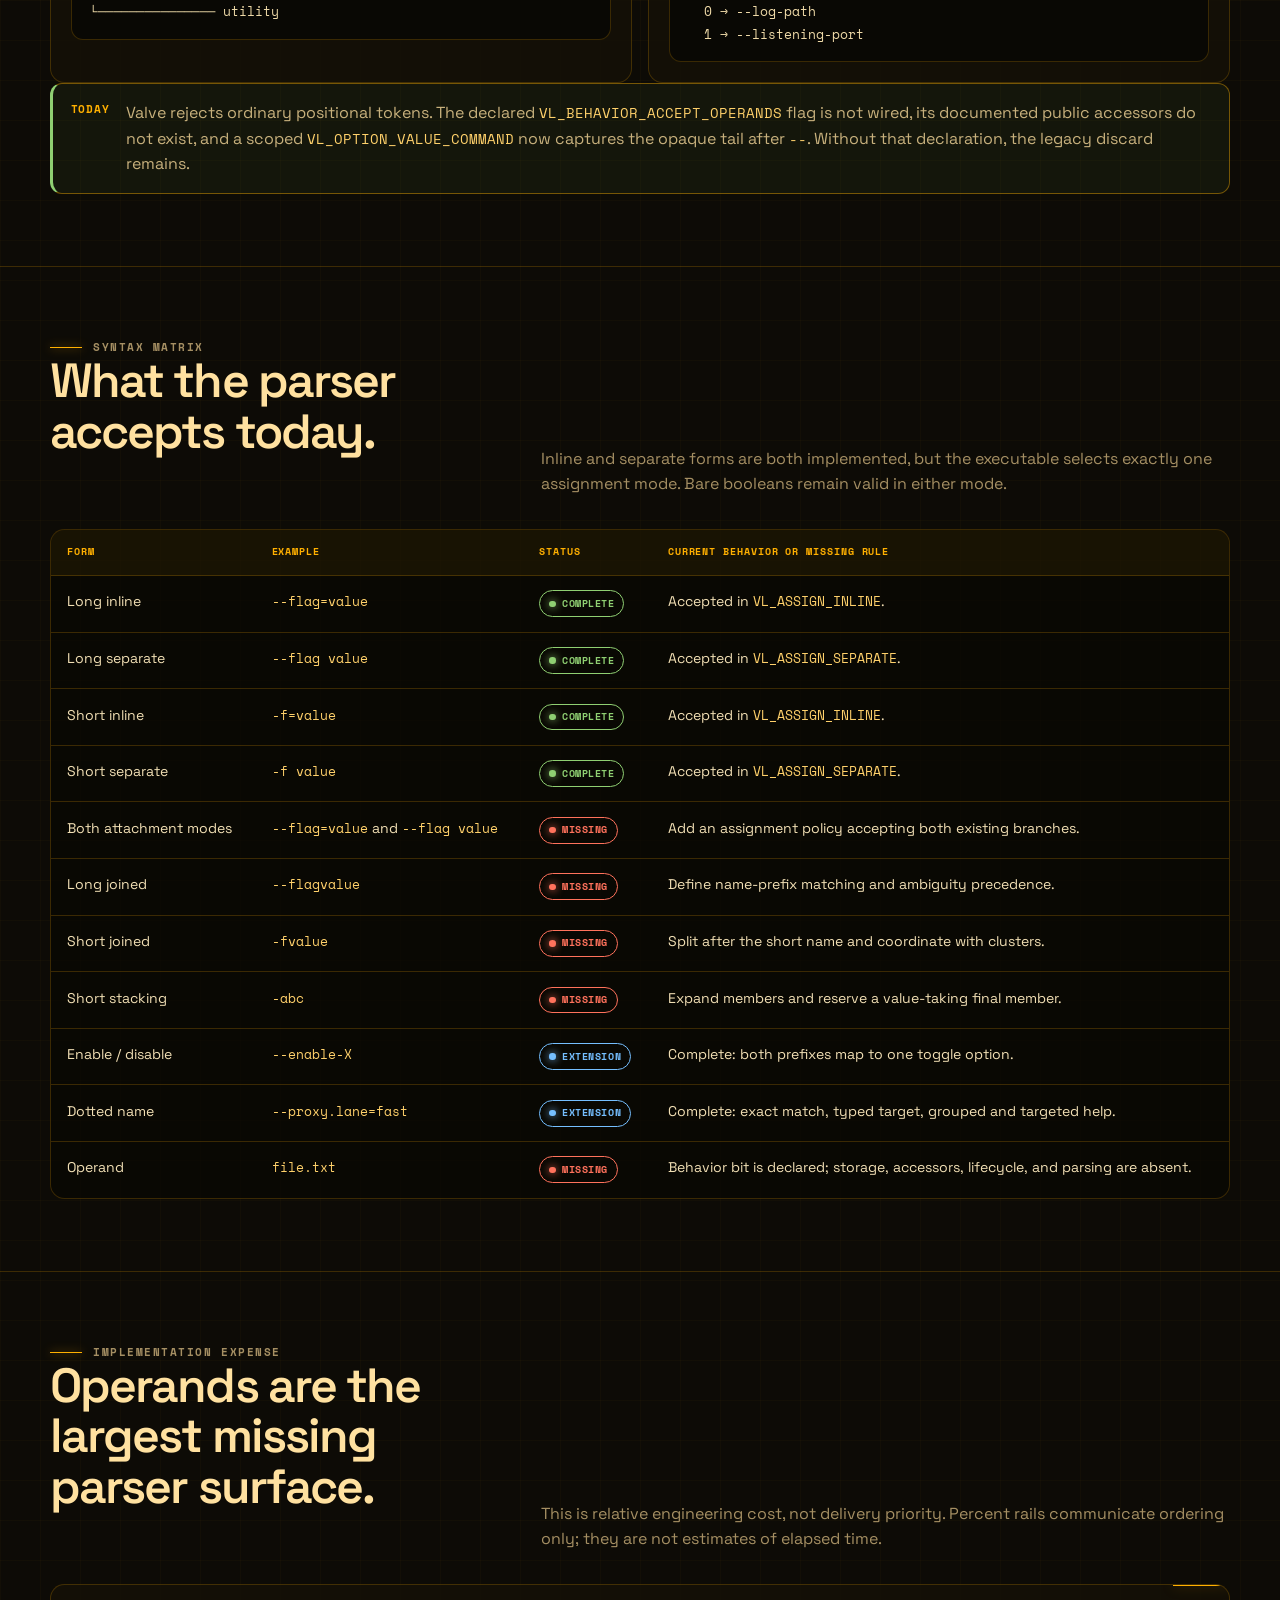
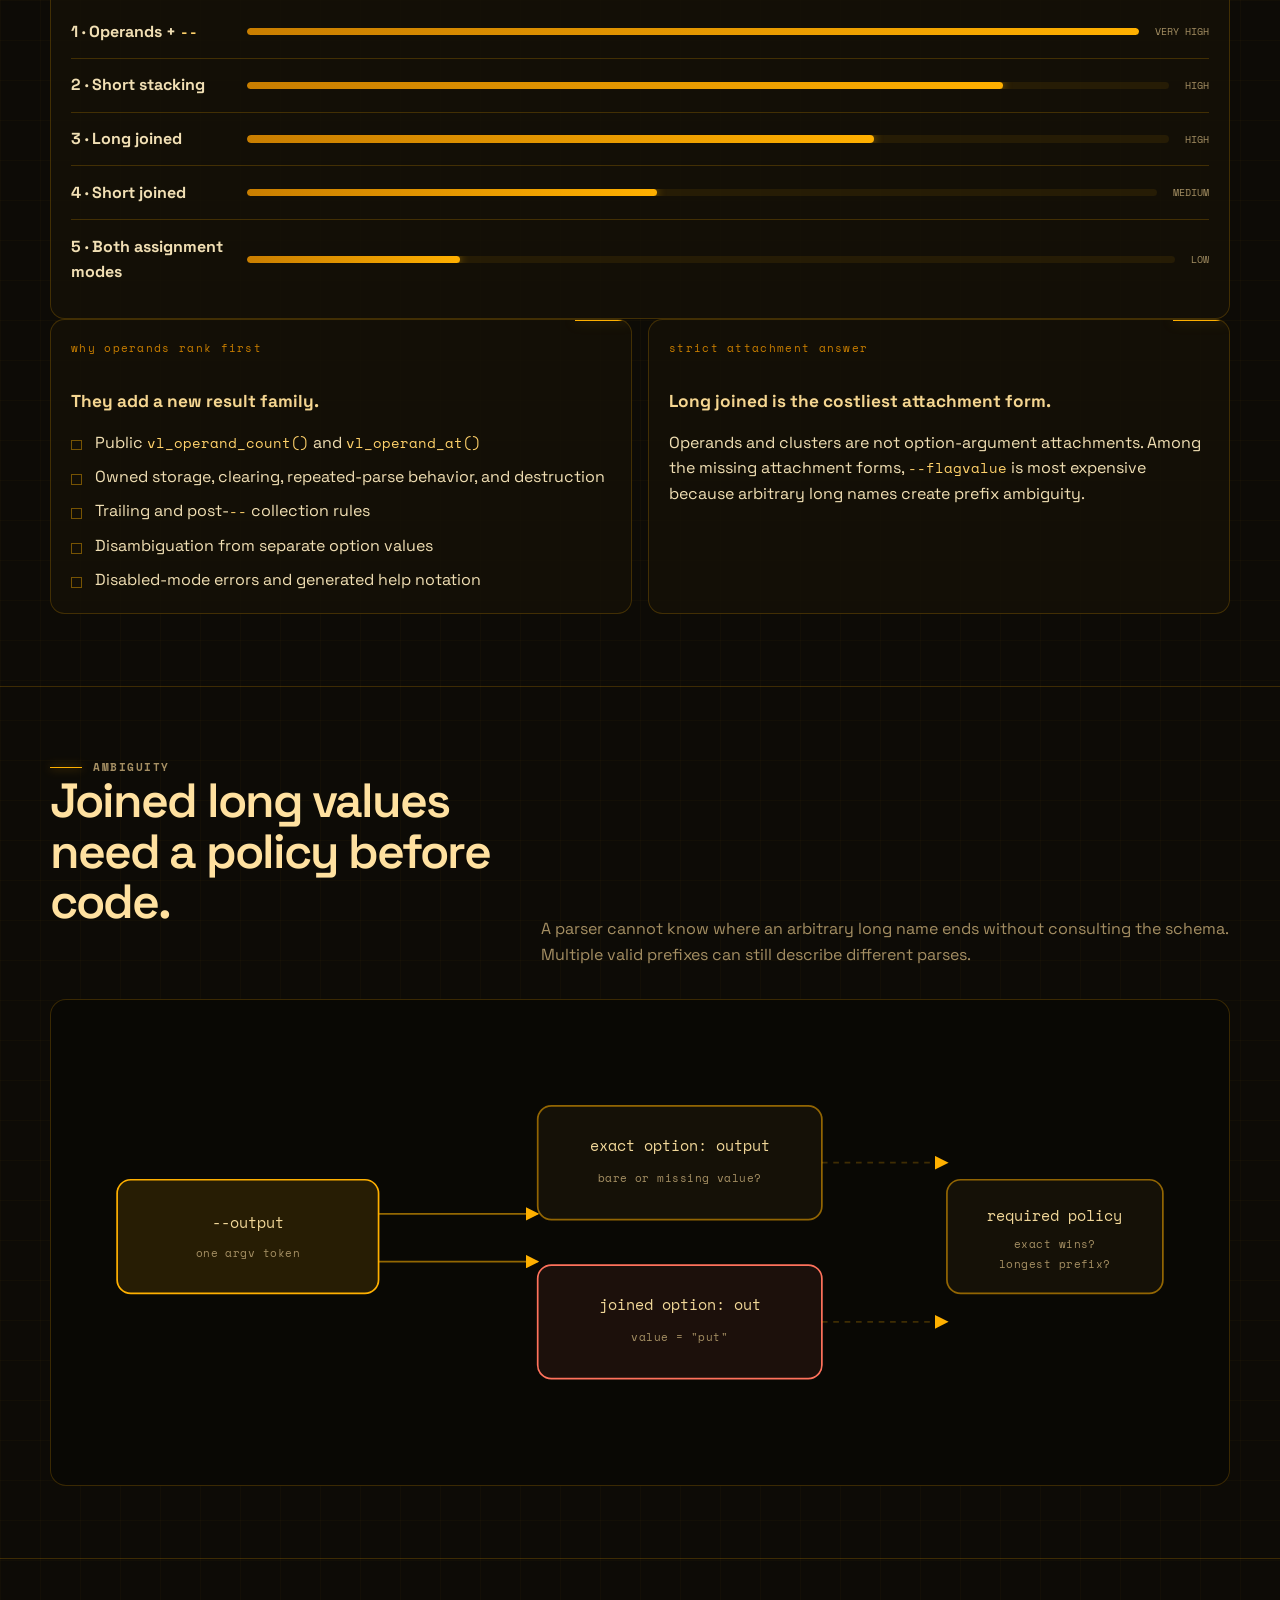
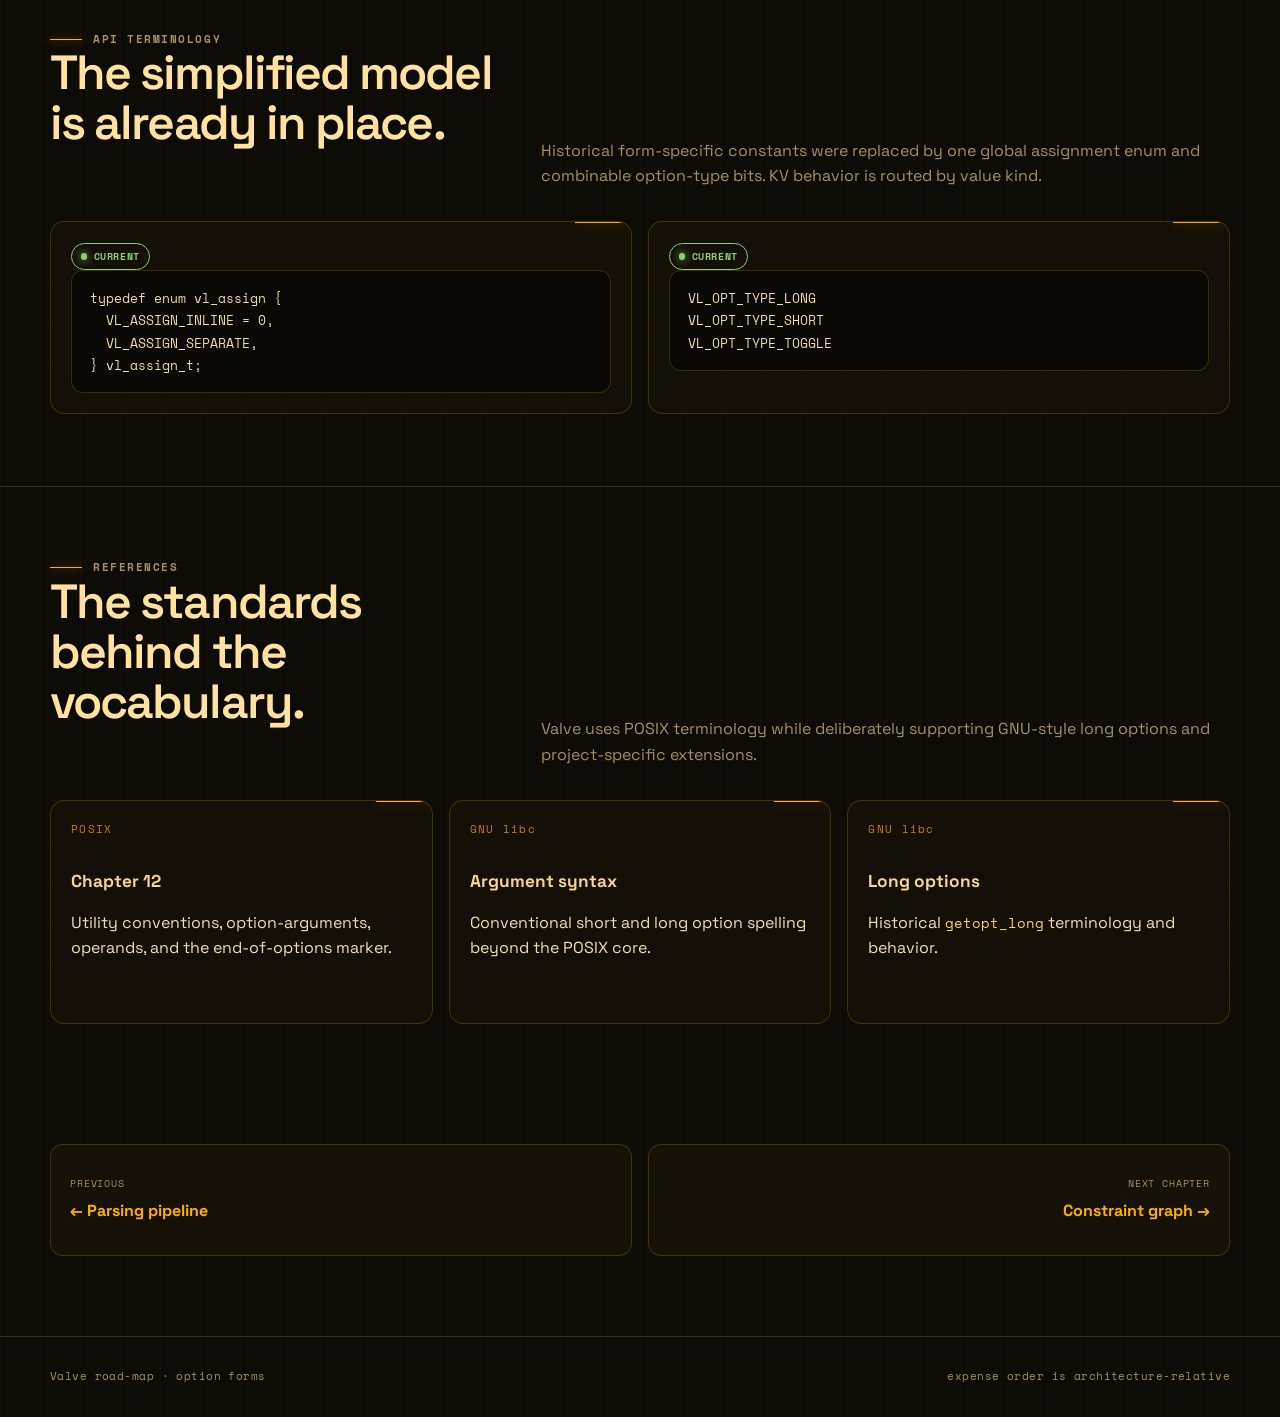
==== commit e6272066: "feat(parser): capture schema-owned command tails Let consumers forward an execvp-ready argv slice af" ====
--- a/.prompt/refs/road-map/forms.html
+++ b/.prompt/refs/road-map/forms.html
@@ -138,13 +138,14 @@
           </div>
         </div>
 
-        <div class="callout callout--danger">
+        <div class="callout callout--good">
           <span class="callout__key">today</span>
           <p>
             Valve rejects ordinary positional tokens. The declared
             <code>VL_BEHAVIOR_ACCEPT_OPERANDS</code> flag is not wired, its documented
-            public accessors do not exist, and <code>--</code> currently discards the
-            remaining tail instead of collecting it.
+            public accessors do not exist, and a scoped
+            <code>VL_OPTION_VALUE_COMMAND</code> now captures the opaque tail after
+            <code>--</code>. Without that declaration, the legacy discard remains.
           </p>
         </div>
       </div>
